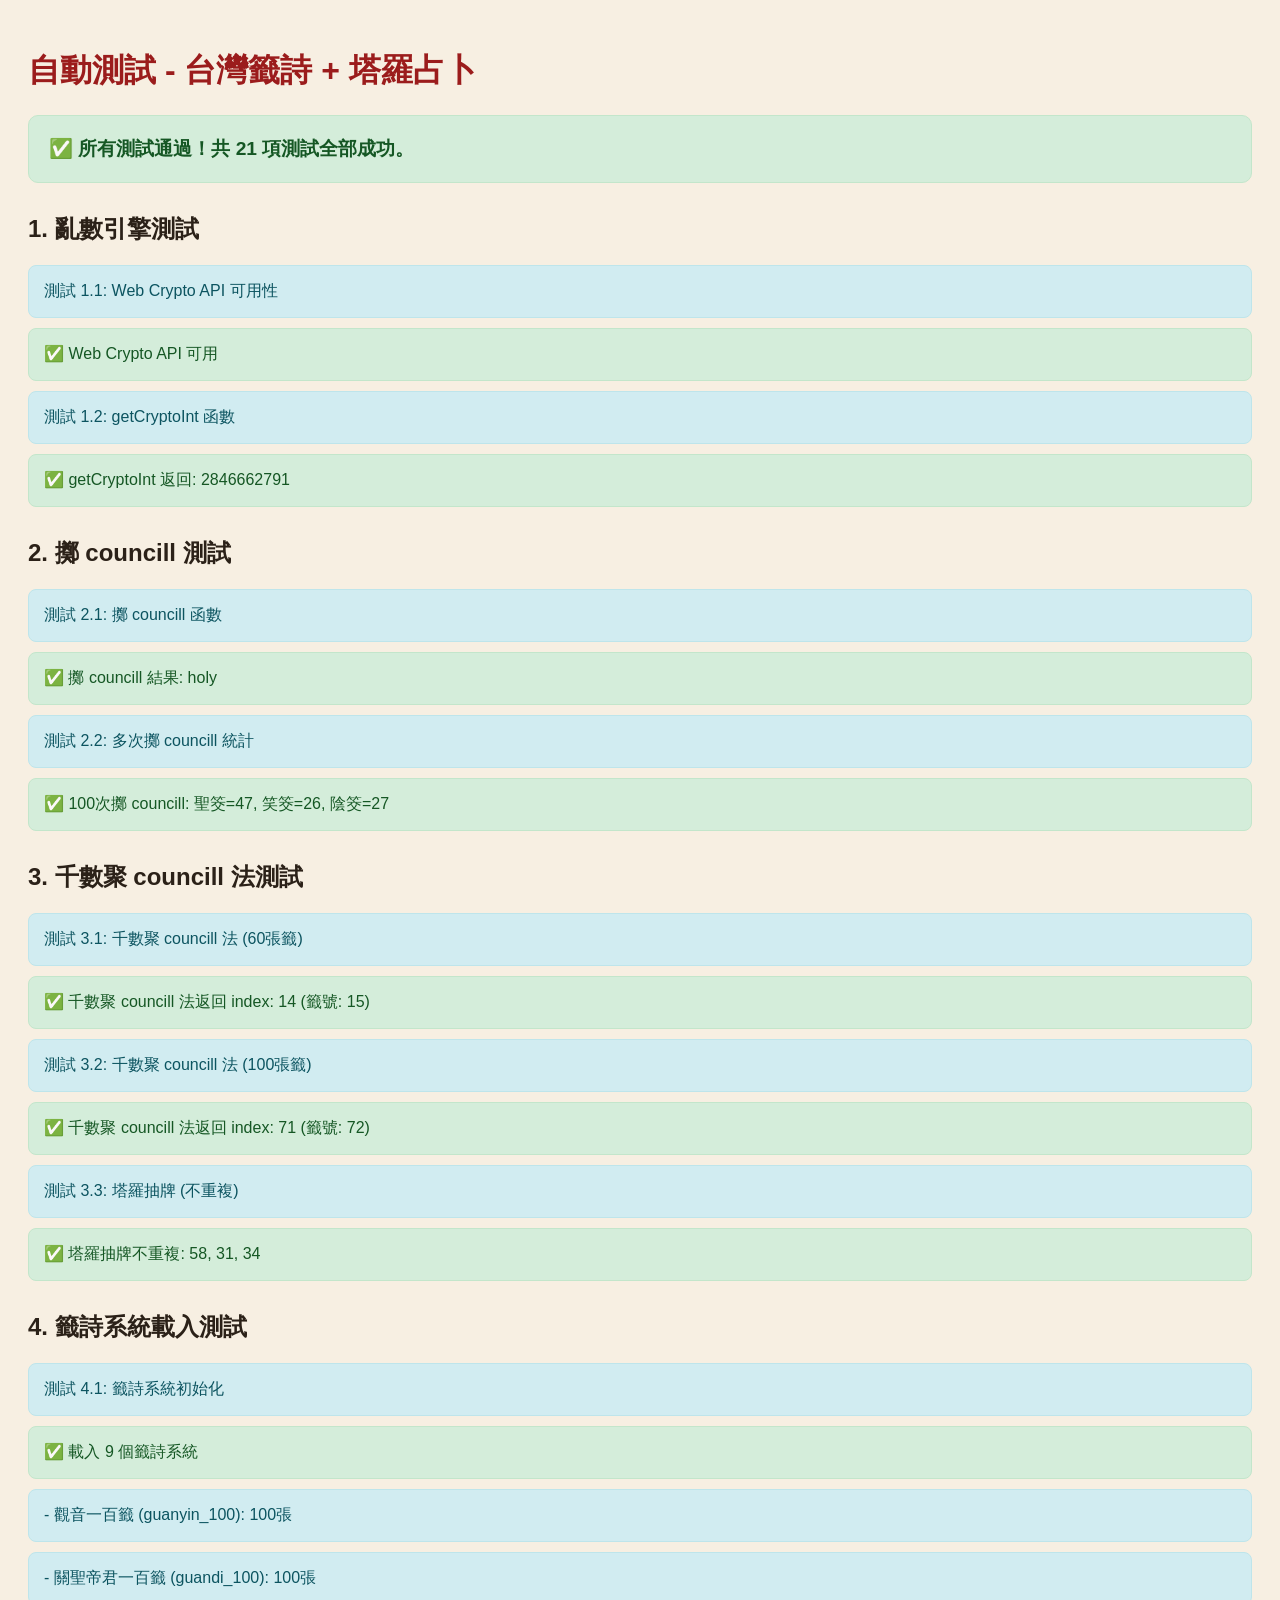
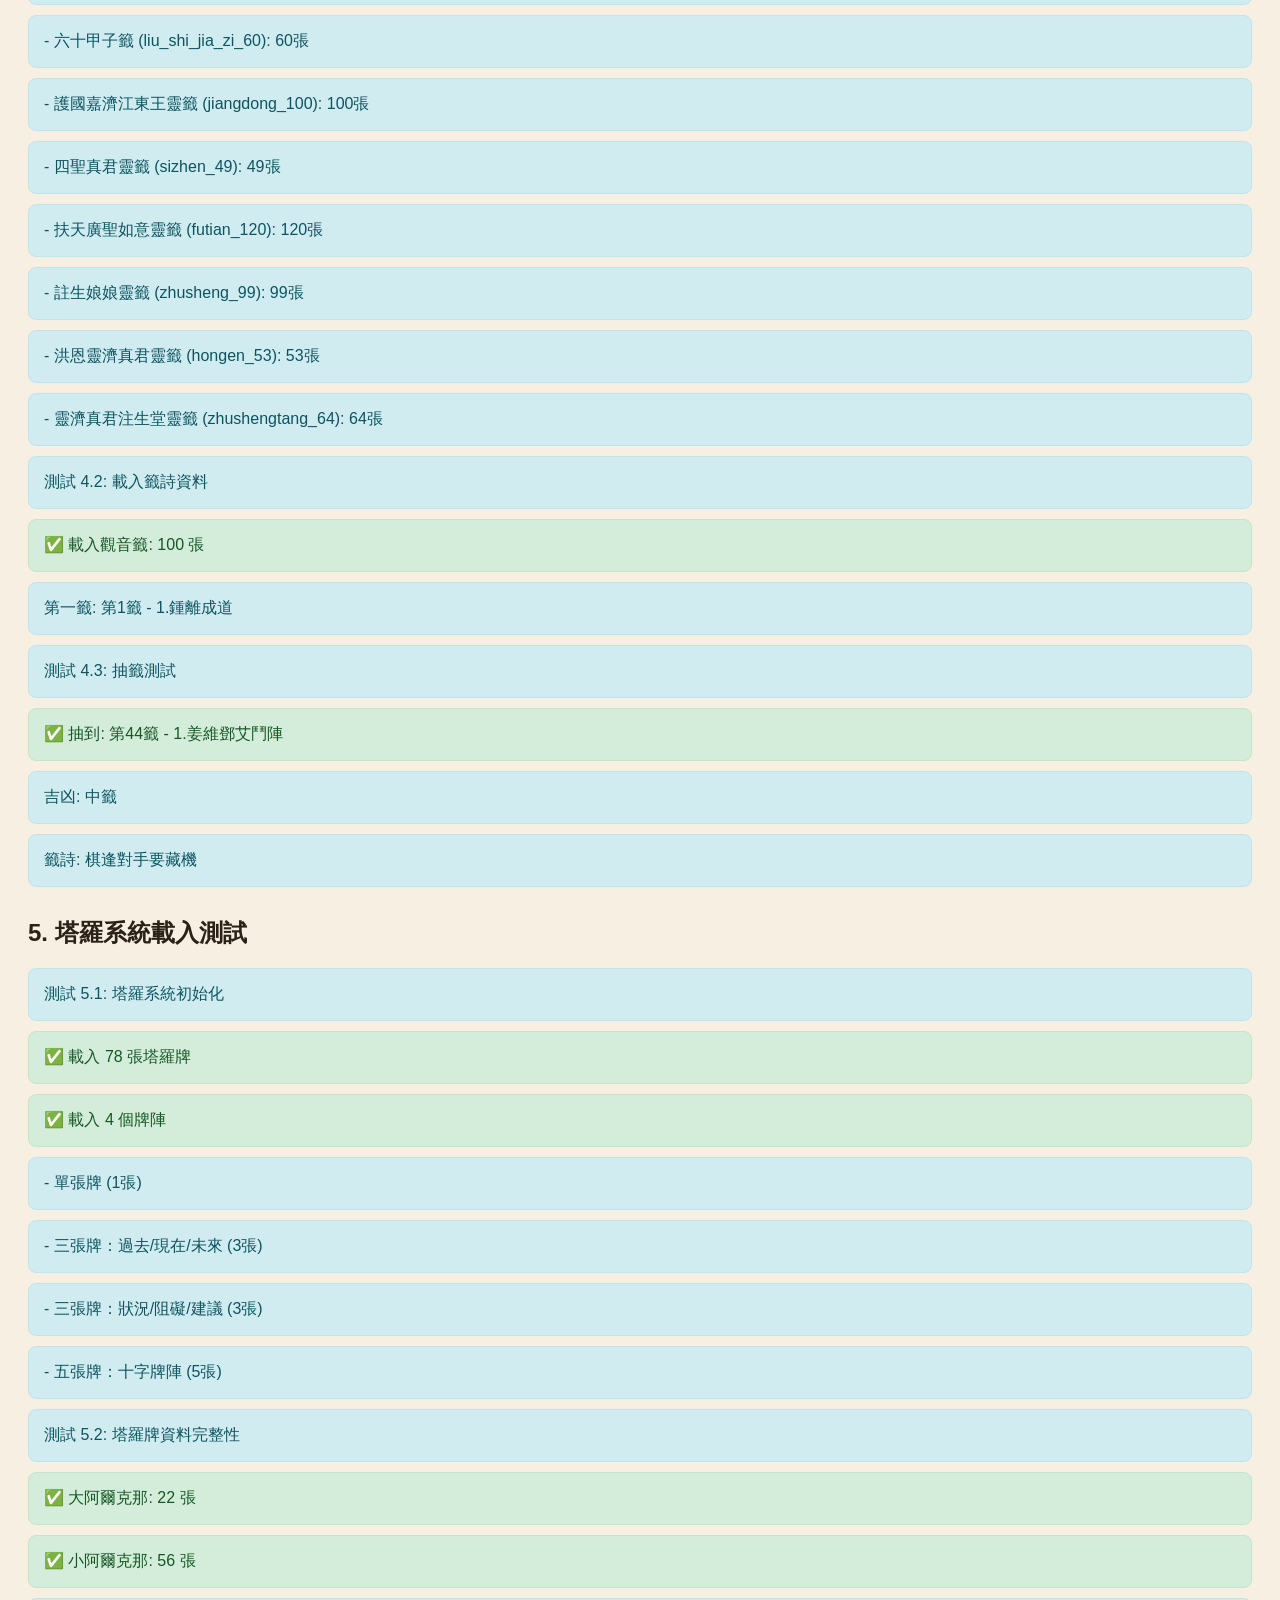
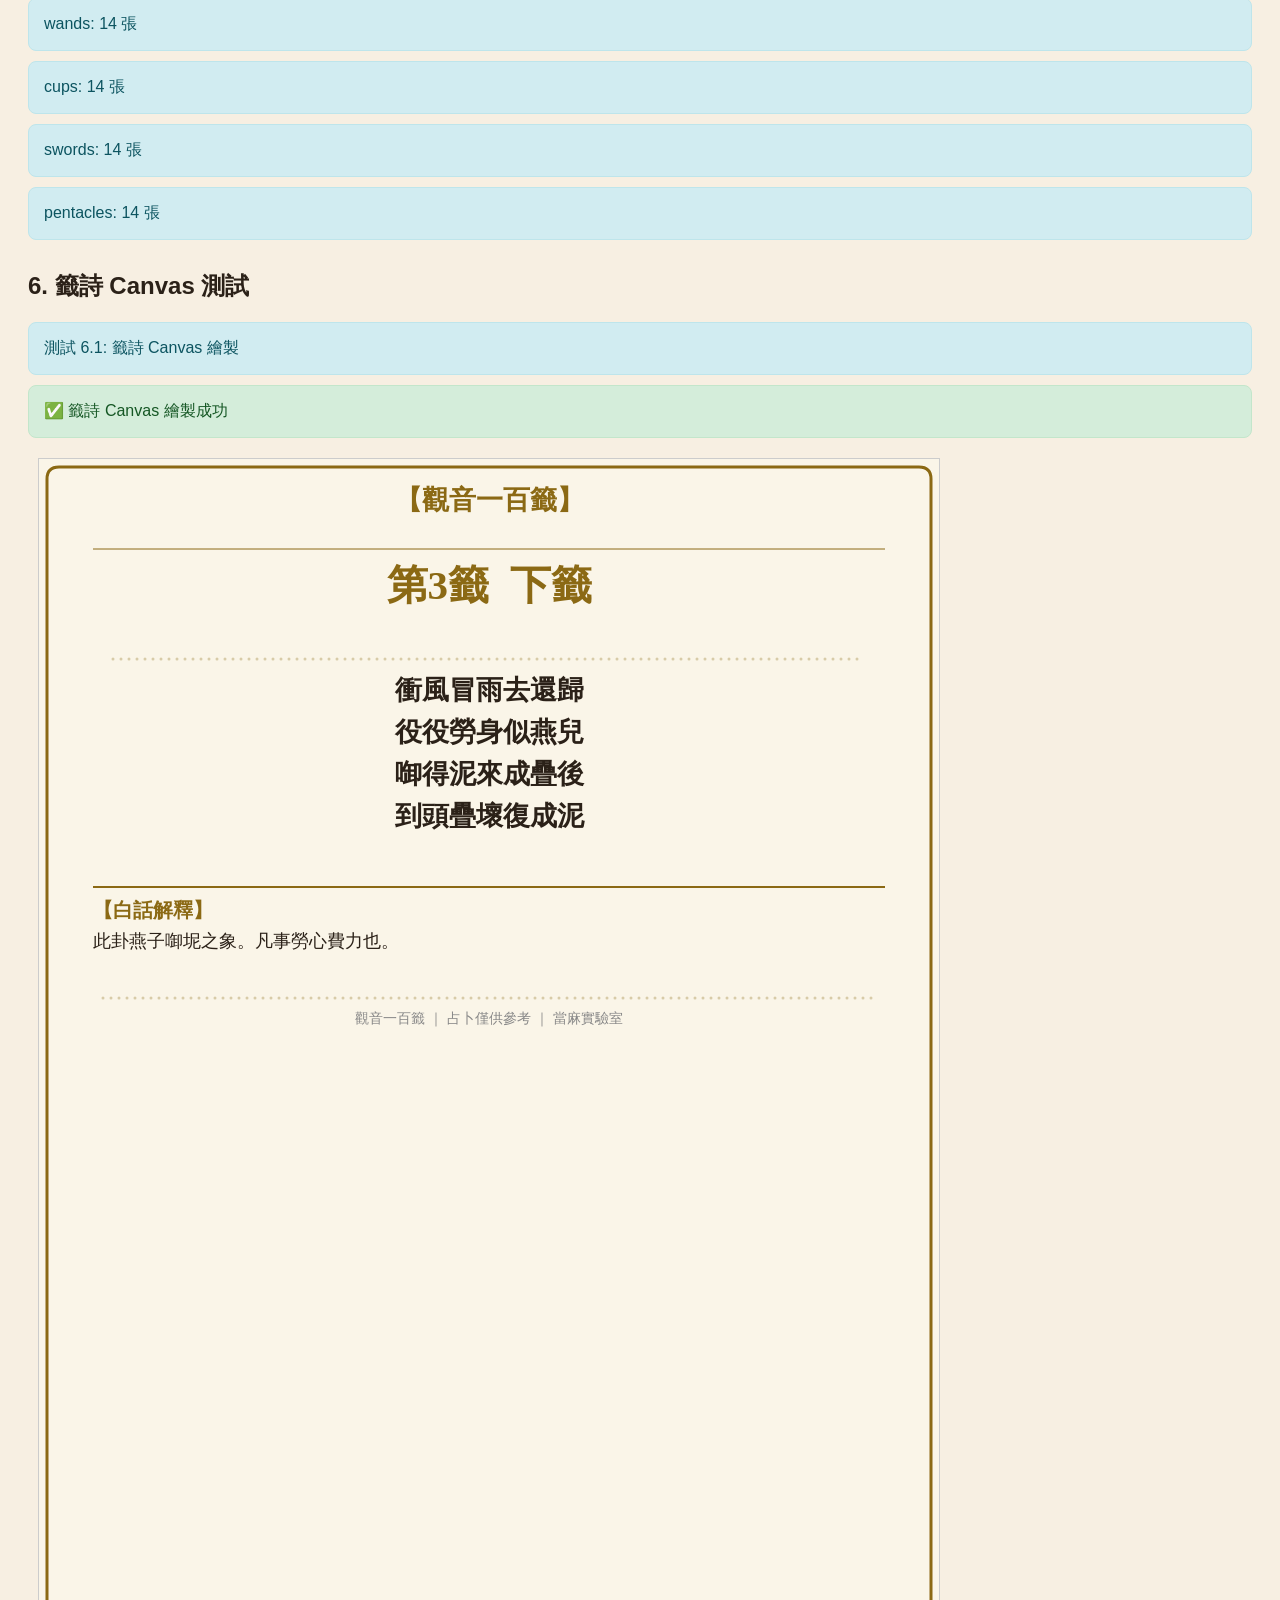
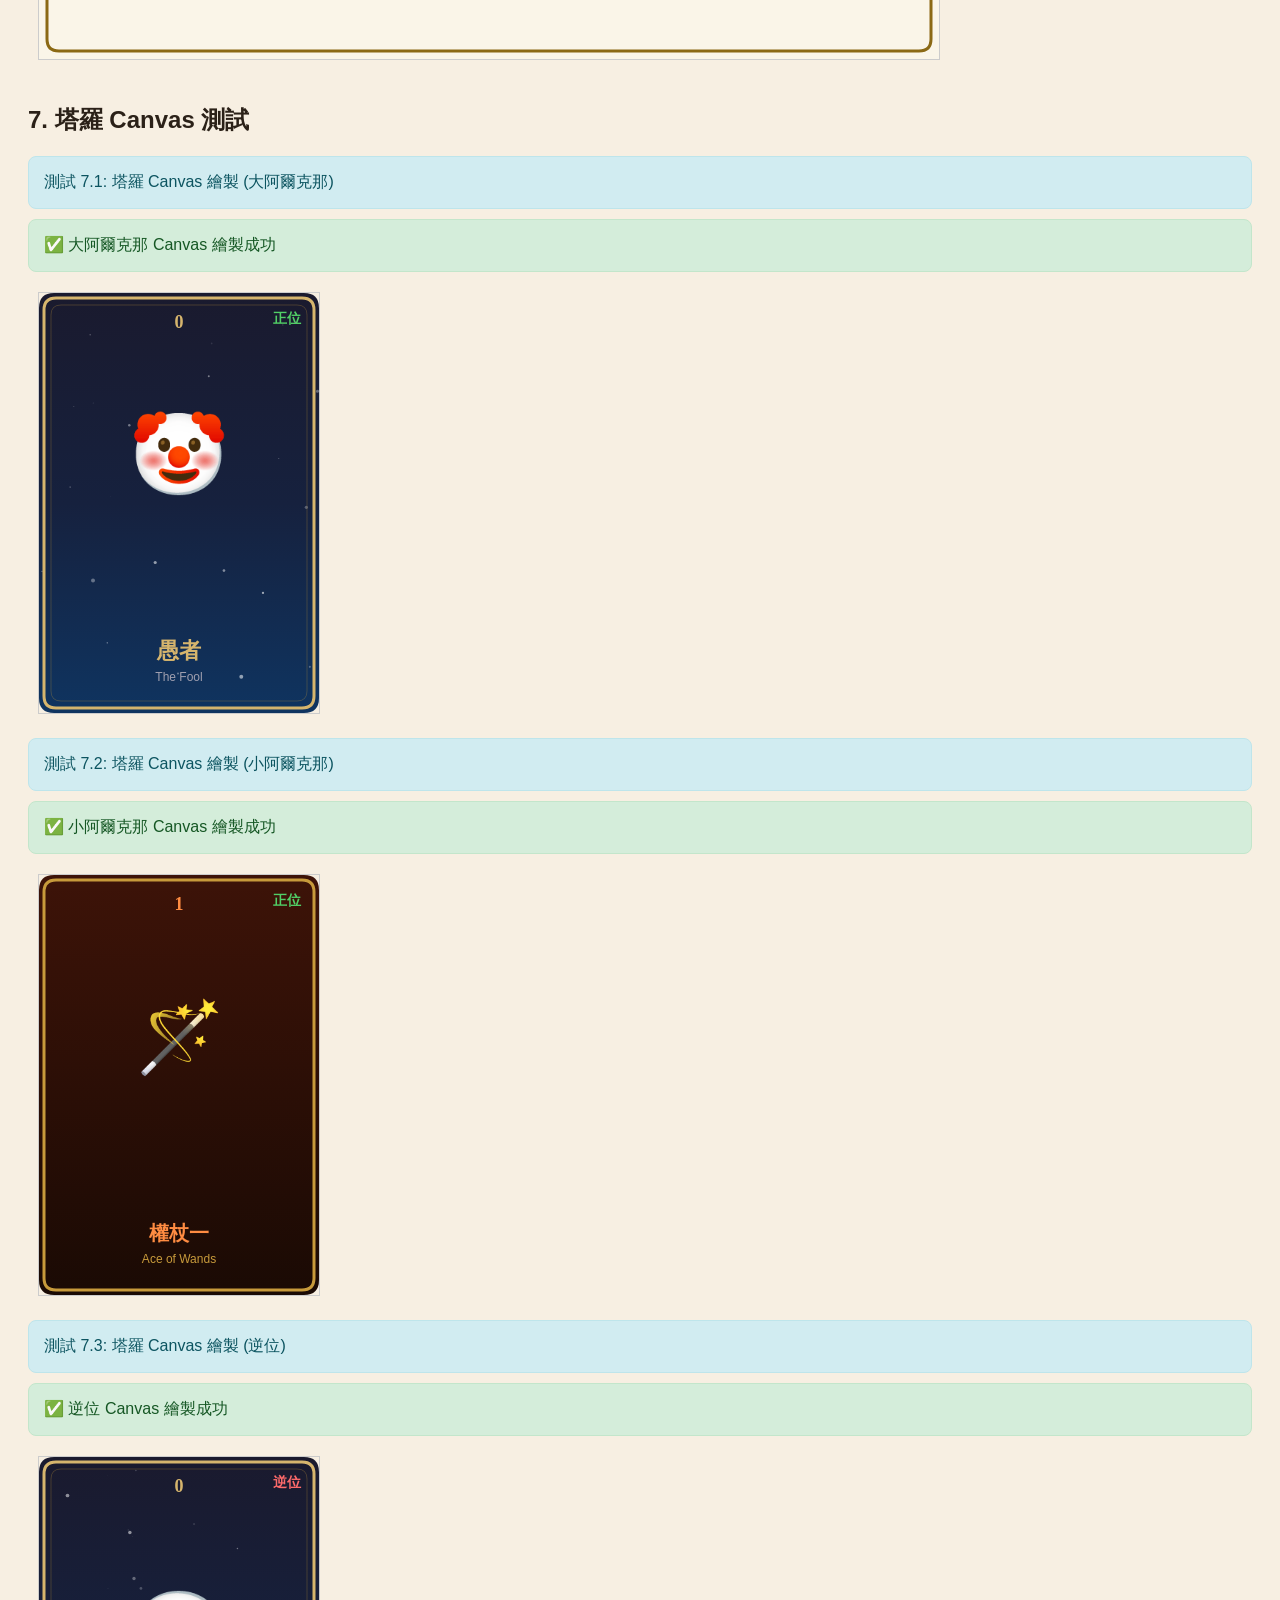
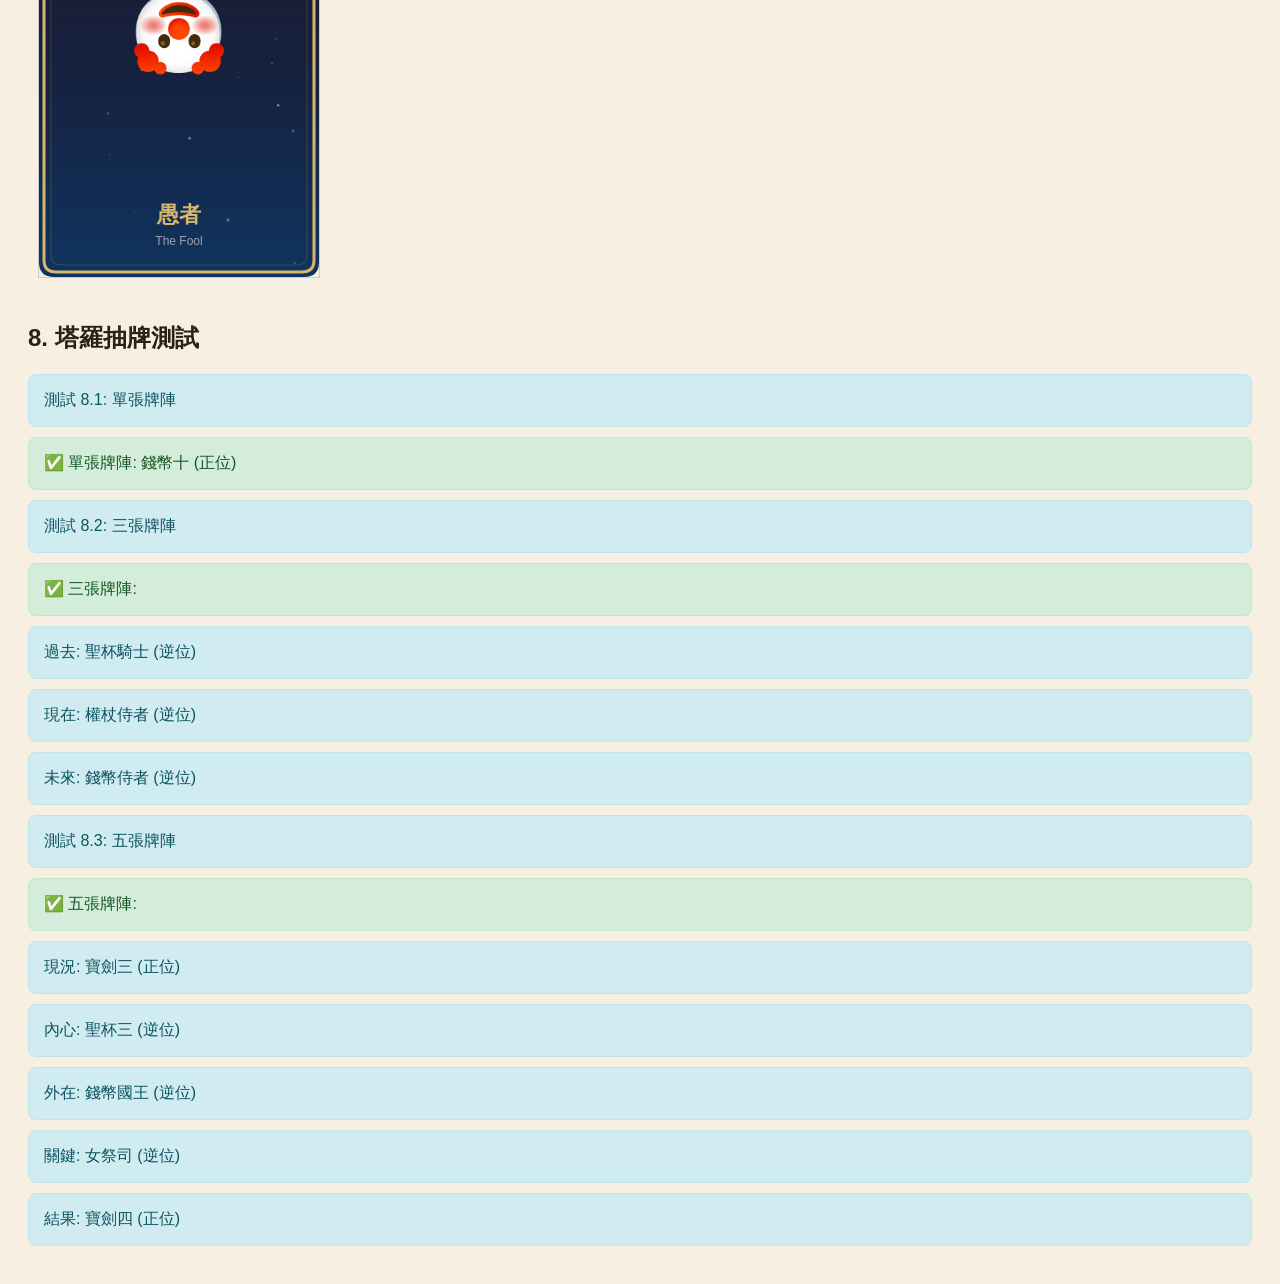
==== test.html @ a60e4579 "feat: 完整籤詩塔羅占卜系統 - 9 大籤詩系統（745 首籤詩） - Rider-Waite 78 張塔羅牌 - 三聖筊解鎖機制 - Canvas RWD 籤詩卡片 - 所有籤詩含白話解釋與行動" ====
<!DOCTYPE html>
<html lang="zh-Hant">
<head>
    <meta charset="UTF-8">
    <meta name="viewport" content="width=device-width, initial-scale=1.0">
    <title>自動測試 - 台灣籤詩 + 塔羅占卜</title>
    <style>
        body { font-family: 'Noto Sans TC', sans-serif; padding: 20px; background: #f7efe2; }
        .test-result { margin: 10px 0; padding: 15px; border-radius: 8px; }
        .pass { background: #d4edda; color: #155724; border: 1px solid #c3e6cb; }
        .fail { background: #f8d7da; color: #721c24; border: 1px solid #f5c6cb; }
        .info { background: #d1ecf1; color: #0c5460; border: 1px solid #bee5eb; }
        h1 { color: #9b1c1c; }
        h2 { color: #2b2118; margin-top: 30px; }
        canvas { border: 1px solid #ccc; margin: 10px; }
        #test-summary { font-size: 1.2em; font-weight: bold; margin: 20px 0; padding: 20px; border-radius: 10px; }
    </style>
</head>
<body>
    <h1>自動測試 - 台灣籤詩 + 塔羅占卜</h1>
    
    <div id="test-summary"></div>
    
    <h2>1. 亂數引擎測試</h2>
    <div id="test-random"></div>
    
    <h2>2. 擲 councill 測試</h2>
    <div id="test-cup"></div>
    
    <h2>3. 千數聚 councill 法測試</h2>
    <div id="test-thousand"></div>
    
    <h2>4. 籤詩系統載入測試</h2>
    <div id="test-fortune"></div>
    
    <h2>5. 塔羅系統載入測試</h2>
    <div id="test-tarot"></div>
    
    <h2>6. 籤詩 Canvas 測試</h2>
    <div id="test-fortune-canvas"></div>
    
    <h2>7. 塔羅 Canvas 測試</h2>
    <div id="test-tarot-canvas"></div>
    
    <h2>8. 塔羅抽牌測試</h2>
    <div id="test-tarot-draw"></div>

    <script src="assets/js/random-engine.js"></script>
    <script src="assets/js/state.js"></script>
    <script src="assets/js/fortune-engine.js"></script>
    <script src="assets/js/tarot-engine.js"></script>
    <script src="assets/js/fortune-canvas.js"></script>
    <script src="assets/js/tarot-canvas.js"></script>
    <script>
        let totalTests = 0;
        let passedTests = 0;
        let failedTests = 0;

        function log(elementId, message, type = 'info') {
            const div = document.getElementById(elementId);
            const result = document.createElement('div');
            result.className = `test-result ${type}`;
            result.textContent = message;
            div.appendChild(result);
            totalTests++;
            if (type === 'pass') passedTests++;
            if (type === 'fail') failedTests++;
        }

        async function runTests() {
            // Test 1: Random Engine
            log('test-random', '測試 1.1: Web Crypto API 可用性', 'info');
            try {
                const arr = new Uint32Array(1);
                crypto.getRandomValues(arr);
                log('test-random', '✅ Web Crypto API 可用', 'pass');
            } catch (e) {
                log('test-random', '❌ Web Crypto API 不可用: ' + e.message, 'fail');
            }

            log('test-random', '測試 1.2: getCryptoInt 函數', 'info');
            try {
                const num = RandomEngine.getCryptoInt();
                log('test-random', `✅ getCryptoInt 返回: ${num}`, 'pass');
            } catch (e) {
                log('test-random', '❌ getCryptoInt 失敗: ' + e.message, 'fail');
            }

            // Test 2: Cup Throwing
            log('test-cup', '測試 2.1: 擲 councill 函數', 'info');
            try {
                const result = RandomEngine.throwCup();
                if (['holy', 'laugh', 'yin'].includes(result)) {
                    log('test-cup', `✅ 擲 councill 結果: ${result}`, 'pass');
                } else {
                    log('test-cup', '❌ 擲 councill 結果無效: ' + result, 'fail');
                }
            } catch (e) {
                log('test-cup', '❌ 擲 councill 失敗: ' + e.message, 'fail');
            }

            log('test-cup', '測試 2.2: 多次擲 councill 統計', 'info');
            try {
                const results = { holy: 0, laugh: 0, yin: 0 };
                for (let i = 0; i < 100; i++) {
                    results[RandomEngine.throwCup()]++;
                }
                log('test-cup', `✅ 100次擲 councill: 聖筊=${results.holy}, 笑筊=${results.laugh}, 陰筊=${results.yin}`, 'pass');
            } catch (e) {
                log('test-cup', '❌ 多次擲 councill 失敗: ' + e.message, 'fail');
            }

            // Test 3: Thousand Mode
            log('test-thousand', '測試 3.1: 千數聚 councill 法 (60張籤)', 'info');
            try {
                const index = RandomEngine.drawByThousandMode(60);
                if (index >= 0 && index < 60) {
                    log('test-thousand', `✅ 千數聚 councill 法返回 index: ${index} (籤號: ${index + 1})`, 'pass');
                } else {
                    log('test-thousand', '❌ 千數聚 councill 法返回無效 index: ' + index, 'fail');
                }
            } catch (e) {
                log('test-thousand', '❌ 千數聚 councill 法失敗: ' + e.message, 'fail');
            }

            log('test-thousand', '測試 3.2: 千數聚 councill 法 (100張籤)', 'info');
            try {
                const index = RandomEngine.drawByThousandMode(100);
                if (index >= 0 && index < 100) {
                    log('test-thousand', `✅ 千數聚 councill 法返回 index: ${index} (籤號: ${index + 1})`, 'pass');
                } else {
                    log('test-thousand', '❌ 千數聚 councill 法返回無效 index: ' + index, 'fail');
                }
            } catch (e) {
                log('test-thousand', '❌ 千數聚 councill 法失敗: ' + e.message, 'fail');
            }

            log('test-thousand', '測試 3.3: 塔羅抽牌 (不重複)', 'info');
            try {
                const cards = RandomEngine.drawTarotCards(3, 78);
                const indices = cards.map(c => c.index);
                const uniqueIndices = [...new Set(indices)];
                if (indices.length === uniqueIndices.length) {
                    log('test-thousand', `✅ 塔羅抽牌不重複: ${indices.join(', ')}`, 'pass');
                } else {
                    log('test-thousand', '❌ 塔羅抽牌有重複: ' + indices.join(', '), 'fail');
                }
            } catch (e) {
                log('test-thousand', '❌ 塔羅抽牌失敗: ' + e.message, 'fail');
            }

            // Test 4: Fortune Systems
            log('test-fortune', '測試 4.1: 籤詩系統初始化', 'info');
            try {
                await FortuneEngine.init();
                const systems = FortuneEngine.getSystems();
                if (systems.length > 0) {
                    log('test-fortune', `✅ 載入 ${systems.length} 個籤詩系統`, 'pass');
                    systems.forEach(s => {
                        log('test-fortune', `   - ${s.name} (${s.systemId}): ${s.total}張`, 'info');
                    });
                } else {
                    log('test-fortune', '❌ 沒有載入任何籤詩系統', 'fail');
                }
            } catch (e) {
                log('test-fortune', '❌ 籤詩系統初始化失敗: ' + e.message, 'fail');
            }

            log('test-fortune', '測試 4.2: 載入籤詩資料', 'info');
            try {
                const data = await FortuneEngine.loadFortuneData('guanyin_100');
                if (data && data.items && data.items.length > 0) {
                    log('test-fortune', `✅ 載入觀音籤: ${data.items.length} 張`, 'pass');
                    log('test-fortune', `   第一籤: ${data.items[0].displayNo} - ${data.items[0].title}`, 'info');
                } else {
                    log('test-fortune', '❌ 沒有載入籤詩資料', 'fail');
                }
            } catch (e) {
                log('test-fortune', '❌ 載入籤詩資料失敗: ' + e.message, 'fail');
            }

            log('test-fortune', '測試 4.3: 抽籤測試', 'info');
            try {
                const fortune = await FortuneEngine.drawFortune('guanyin_100');
                if (fortune && fortune.no && fortune.poem) {
                    log('test-fortune', `✅ 抽到: ${fortune.displayNo} - ${fortune.title}`, 'pass');
                    log('test-fortune', `   吉凶: ${fortune.level}`, 'info');
                    log('test-fortune', `   籤詩: ${fortune.poem[0]}`, 'info');
                } else {
                    log('test-fortune', '❌ 抽籤結果無效', 'fail');
                }
            } catch (e) {
                log('test-fortune', '❌ 抽籤失敗: ' + e.message, 'fail');
            }

            // Test 5: Tarot Systems
            log('test-tarot', '測試 5.1: 塔羅系統初始化', 'info');
            try {
                await TarotEngine.init();
                const cards = TarotEngine.cards;
                const spreads = TarotEngine.getSpreads();
                if (cards && cards.length === 78) {
                    log('test-tarot', `✅ 載入 ${cards.length} 張塔羅牌`, 'pass');
                } else {
                    log('test-tarot', `❌ 塔羅牌數量不正確: ${cards ? cards.length : 0}`, 'fail');
                }
                if (spreads && spreads.length > 0) {
                    log('test-tarot', `✅ 載入 ${spreads.length} 個牌陣`, 'pass');
                    spreads.forEach(s => {
                        log('test-tarot', `   - ${s.name} (${s.positions.length}張)`, 'info');
                    });
                } else {
                    log('test-tarot', '❌ 沒有載入任何牌陣', 'fail');
                }
            } catch (e) {
                log('test-tarot', '❌ 塔羅系統初始化失敗: ' + e.message, 'fail');
            }

            log('test-tarot', '測試 5.2: 塔羅牌資料完整性', 'info');
            try {
                const majorCount = TarotEngine.cards.filter(c => c.arcana === 'major').length;
                const minorCount = TarotEngine.cards.filter(c => c.arcana === 'minor').length;
                log('test-tarot', `✅ 大阿爾克那: ${majorCount} 張`, 'pass');
                log('test-tarot', `✅ 小阿爾克那: ${minorCount} 張`, 'pass');
                
                const suits = ['wands', 'cups', 'swords', 'pentacles'];
                suits.forEach(suit => {
                    const count = TarotEngine.cards.filter(c => c.suit === suit).length;
                    log('test-tarot', `   ${suit}: ${count} 張`, 'info');
                });
            } catch (e) {
                log('test-tarot', '❌ 塔羅牌資料完整性檢查失敗: ' + e.message, 'fail');
            }

            // Test 6: Fortune Canvas
            log('test-fortune-canvas', '測試 6.1: 籤詩 Canvas 繪製', 'info');
            try {
                const canvas = document.createElement('canvas');
                canvas.width = 900;
                canvas.height = 1200;
                const fortune = await FortuneEngine.drawFortune('guanyin_100');
                const system = FortuneEngine.getSystemInfo('guanyin_100');
                FortuneCanvas.draw(canvas, fortune, system, 'gold_lotus_ink');
                log('test-fortune-canvas', '✅ 籤詩 Canvas 繪製成功', 'pass');
                document.getElementById('test-fortune-canvas').appendChild(canvas);
            } catch (e) {
                log('test-fortune-canvas', '❌ 籤詩 Canvas 繪製失敗: ' + e.message, 'fail');
            }

            // Test 7: Tarot Canvas
            log('test-tarot-canvas', '測試 7.1: 塔羅 Canvas 繪製 (大阿爾克那)', 'info');
            try {
                const canvas = document.createElement('canvas');
                canvas.width = 280;
                canvas.height = 420;
                const fool = TarotEngine.cards.find(c => c.id === 'major_00_fool');
                TarotCanvas.draw(canvas, fool, false);
                log('test-tarot-canvas', '✅ 大阿爾克那 Canvas 繪製成功', 'pass');
                document.getElementById('test-tarot-canvas').appendChild(canvas);
            } catch (e) {
                log('test-tarot-canvas', '❌ 大阿爾克那 Canvas 繪製失敗: ' + e.message, 'fail');
            }

            log('test-tarot-canvas', '測試 7.2: 塔羅 Canvas 繪製 (小阿爾克那)', 'info');
            try {
                const canvas = document.createElement('canvas');
                canvas.width = 280;
                canvas.height = 420;
                const aceWands = TarotEngine.cards.find(c => c.id === 'wands_01');
                TarotCanvas.draw(canvas, aceWands, false);
                log('test-tarot-canvas', '✅ 小阿爾克那 Canvas 繪製成功', 'pass');
                document.getElementById('test-tarot-canvas').appendChild(canvas);
            } catch (e) {
                log('test-tarot-canvas', '❌ 小阿爾克那 Canvas 繪製失敗: ' + e.message, 'fail');
            }

            log('test-tarot-canvas', '測試 7.3: 塔羅 Canvas 繪製 (逆位)', 'info');
            try {
                const canvas = document.createElement('canvas');
                canvas.width = 280;
                canvas.height = 420;
                const fool = TarotEngine.cards.find(c => c.id === 'major_00_fool');
                TarotCanvas.draw(canvas, fool, true);
                log('test-tarot-canvas', '✅ 逆位 Canvas 繪製成功', 'pass');
                document.getElementById('test-tarot-canvas').appendChild(canvas);
            } catch (e) {
                log('test-tarot-canvas', '❌ 逆位 Canvas 繪製失敗: ' + e.message, 'fail');
            }

            // Test 8: Tarot Drawing
            log('test-tarot-draw', '測試 8.1: 單張牌陣', 'info');
            try {
                const results = await TarotEngine.drawCards('single');
                if (results && results.length === 1) {
                    log('test-tarot-draw', `✅ 單張牌陣: ${results[0].card.nameZh} (${results[0].isReversed ? '逆位' : '正位'})`, 'pass');
                } else {
                    log('test-tarot-draw', '❌ 單張牌陣結果無效', 'fail');
                }
            } catch (e) {
                log('test-tarot-draw', '❌ 單張牌陣失敗: ' + e.message, 'fail');
            }

            log('test-tarot-draw', '測試 8.2: 三張牌陣', 'info');
            try {
                const results = await TarotEngine.drawCards('three_past_present_future');
                if (results && results.length === 3) {
                    log('test-tarot-draw', `✅ 三張牌陣:`, 'pass');
                    results.forEach((r, i) => {
                        log('test-tarot-draw', `   ${r.position.name}: ${r.card.nameZh} (${r.isReversed ? '逆位' : '正位'})`, 'info');
                    });
                } else {
                    log('test-tarot-draw', '❌ 三張牌陣結果無效', 'fail');
                }
            } catch (e) {
                log('test-tarot-draw', '❌ 三張牌陣失敗: ' + e.message, 'fail');
            }

            log('test-tarot-draw', '測試 8.3: 五張牌陣', 'info');
            try {
                const results = await TarotEngine.drawCards('five_cross');
                if (results && results.length === 5) {
                    log('test-tarot-draw', `✅ 五張牌陣:`, 'pass');
                    results.forEach((r, i) => {
                        log('test-tarot-draw', `   ${r.position.name}: ${r.card.nameZh} (${r.isReversed ? '逆位' : '正位'})`, 'info');
                    });
                } else {
                    log('test-tarot-draw', '❌ 五張牌陣結果無效', 'fail');
                }
            } catch (e) {
                log('test-tarot-draw', '❌ 五張牌陣失敗: ' + e.message, 'fail');
            }

            // Summary
            const summary = document.getElementById('test-summary');
            if (failedTests === 0) {
                summary.className = 'test-result pass';
                summary.textContent = `✅ 所有測試通過！共 ${passedTests} 項測試全部成功。`;
            } else {
                summary.className = 'test-result fail';
                summary.textContent = `❌ 測試完成: ${passedTests} 通過, ${failedTests} 失敗, 共 ${totalTests} 項測試`;
            }
        }

        // 執行測試
        runTests();
    </script>
</body>
</html>
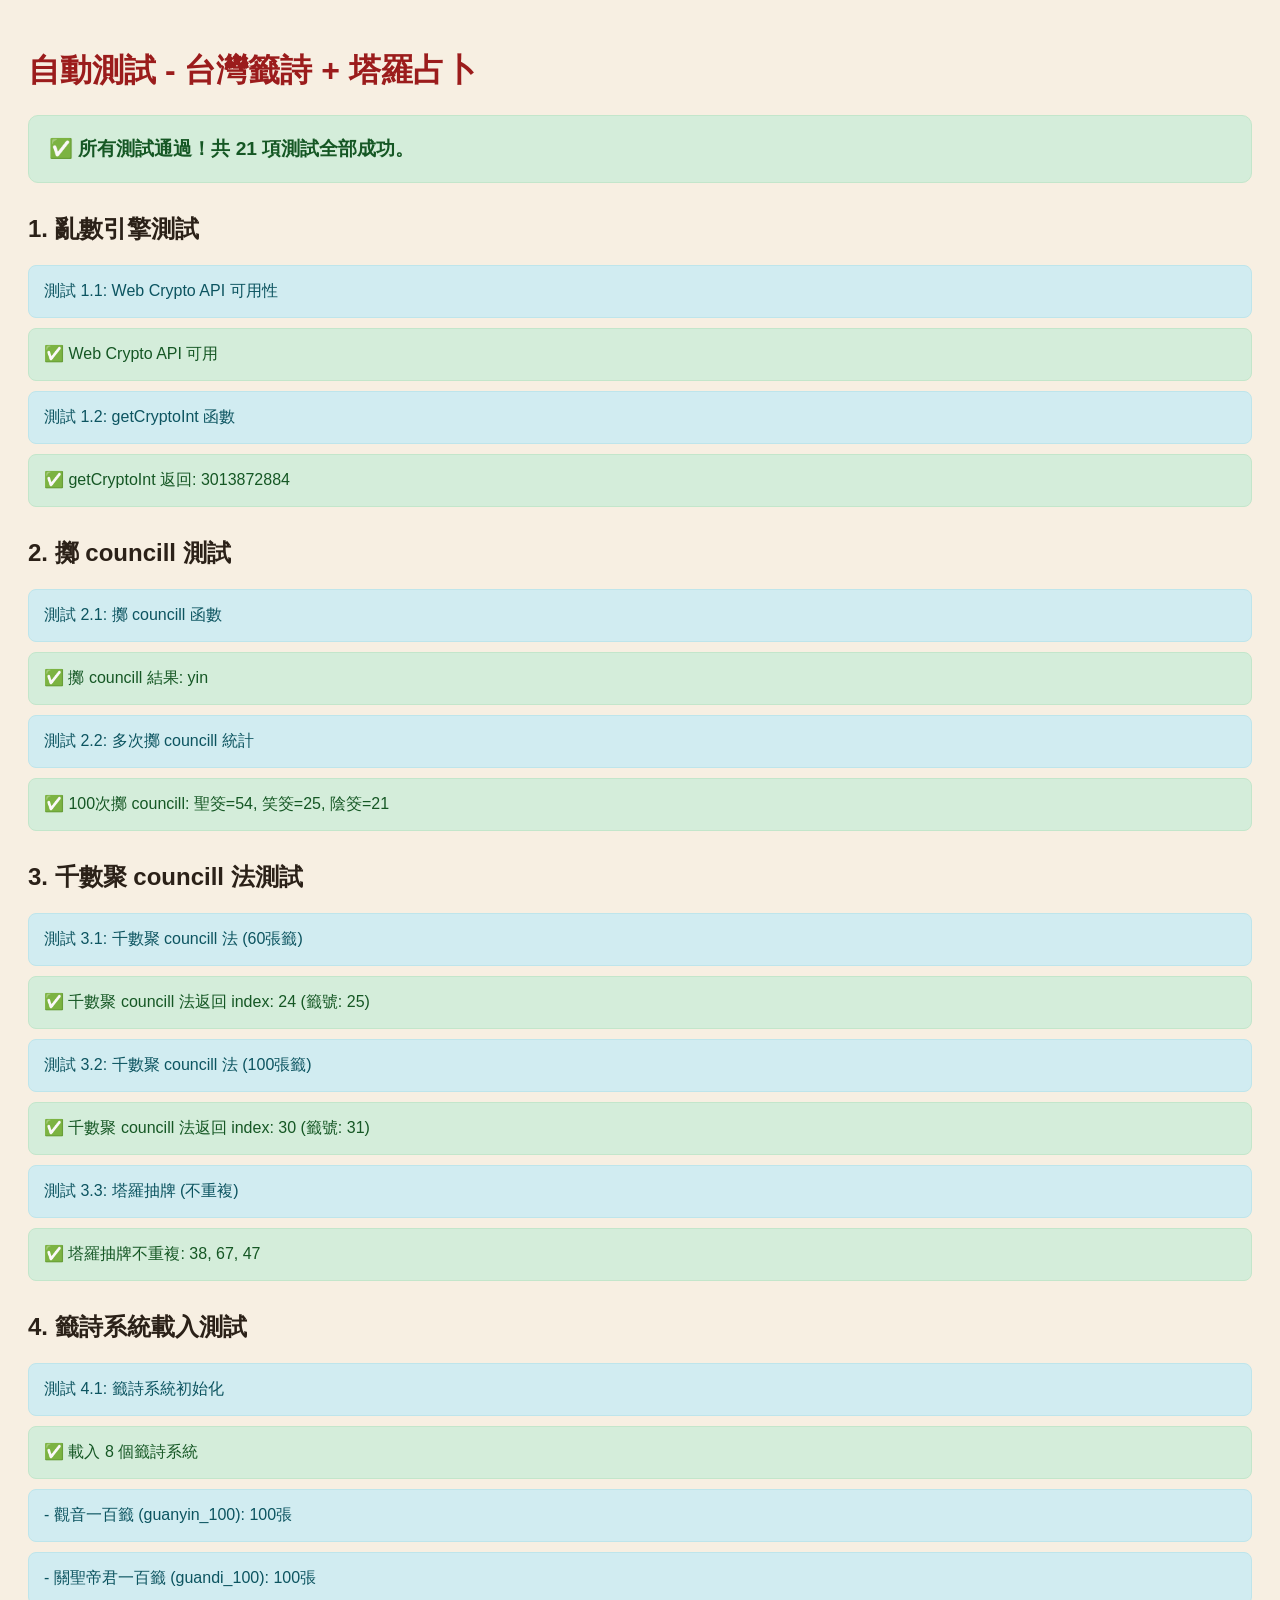
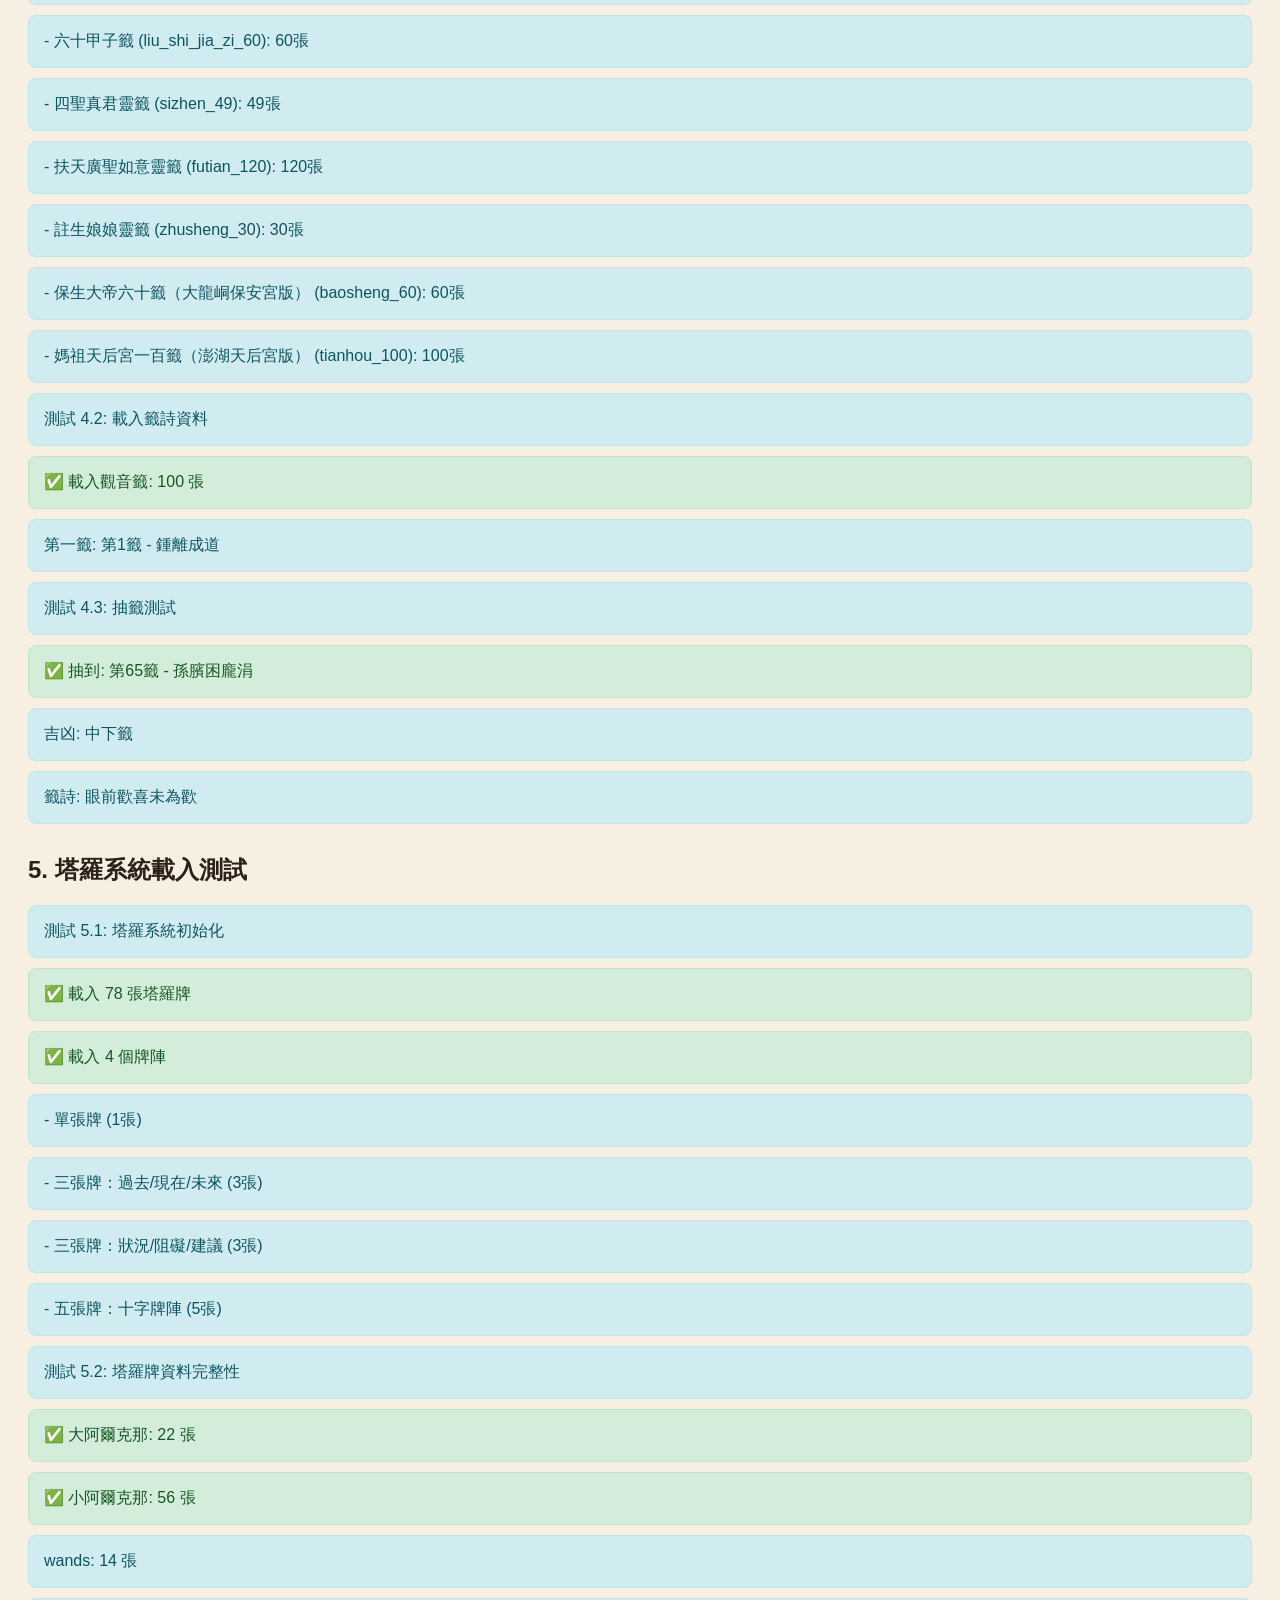
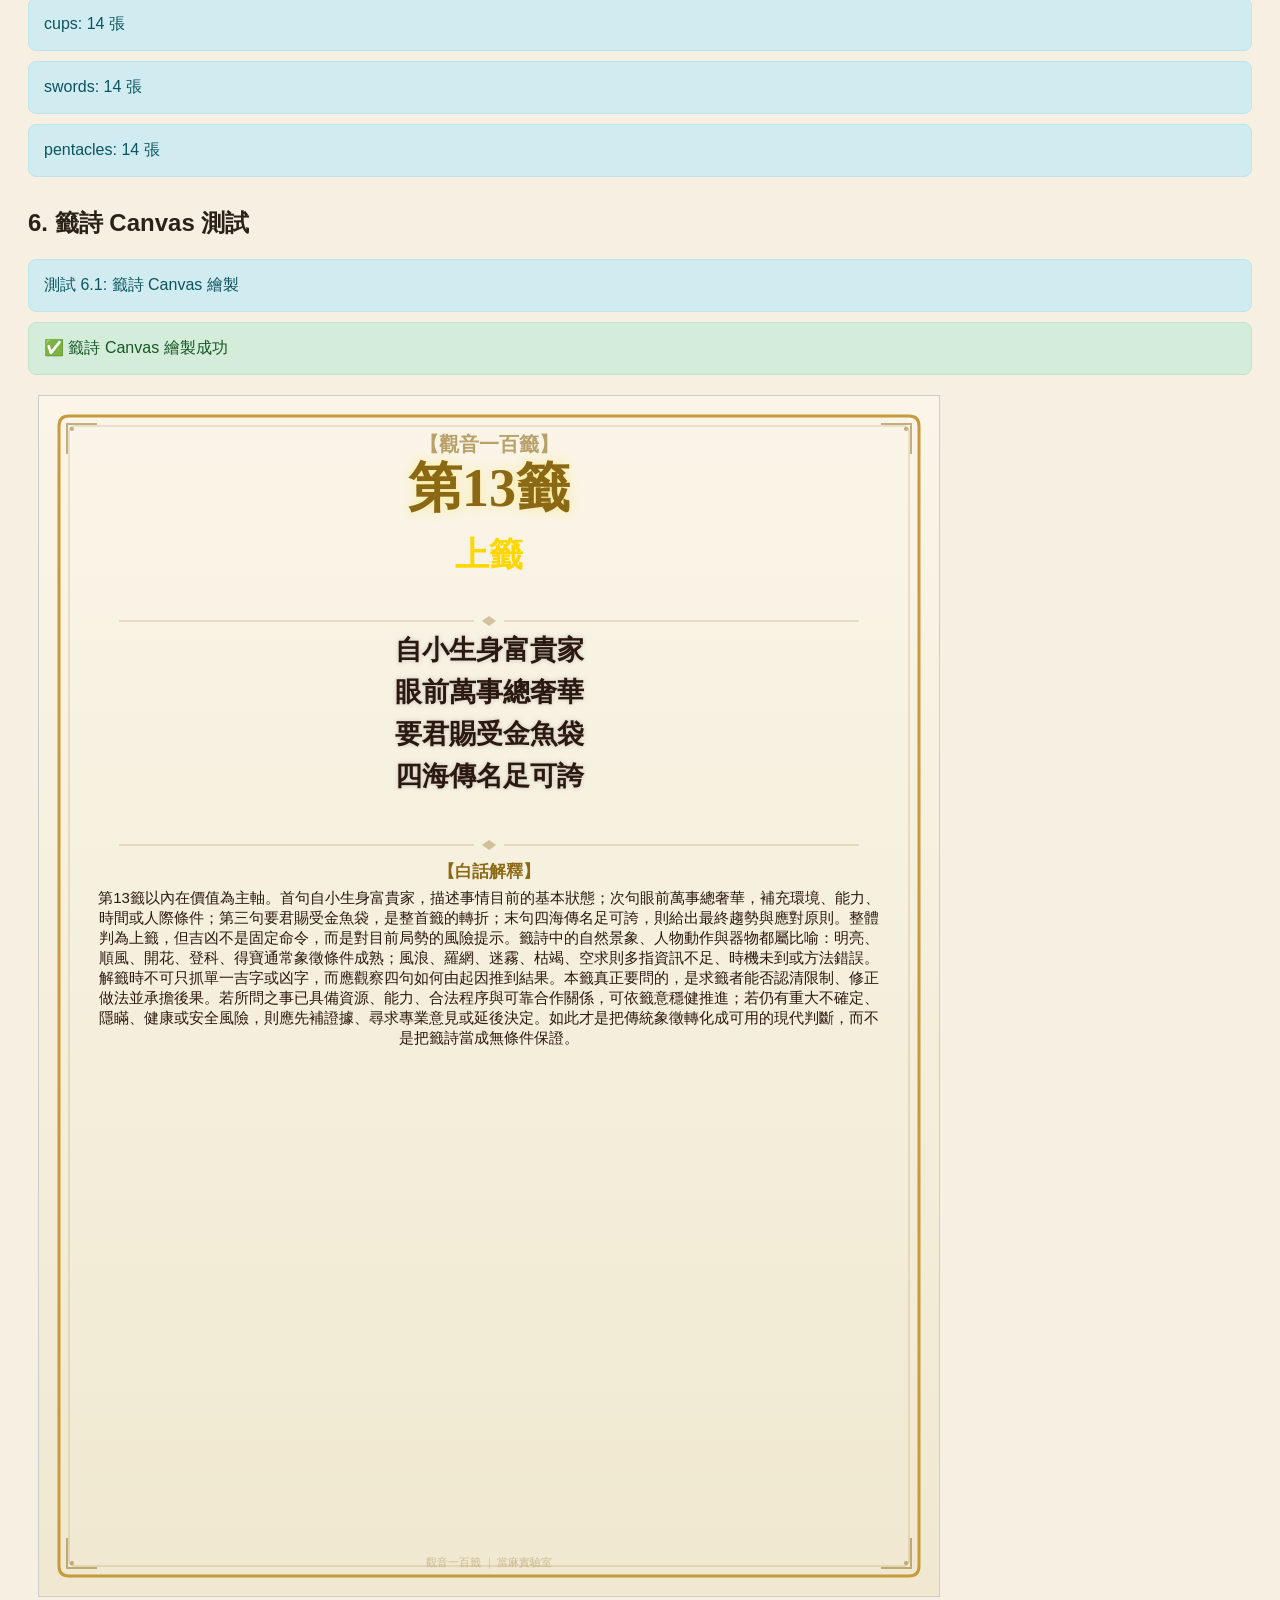
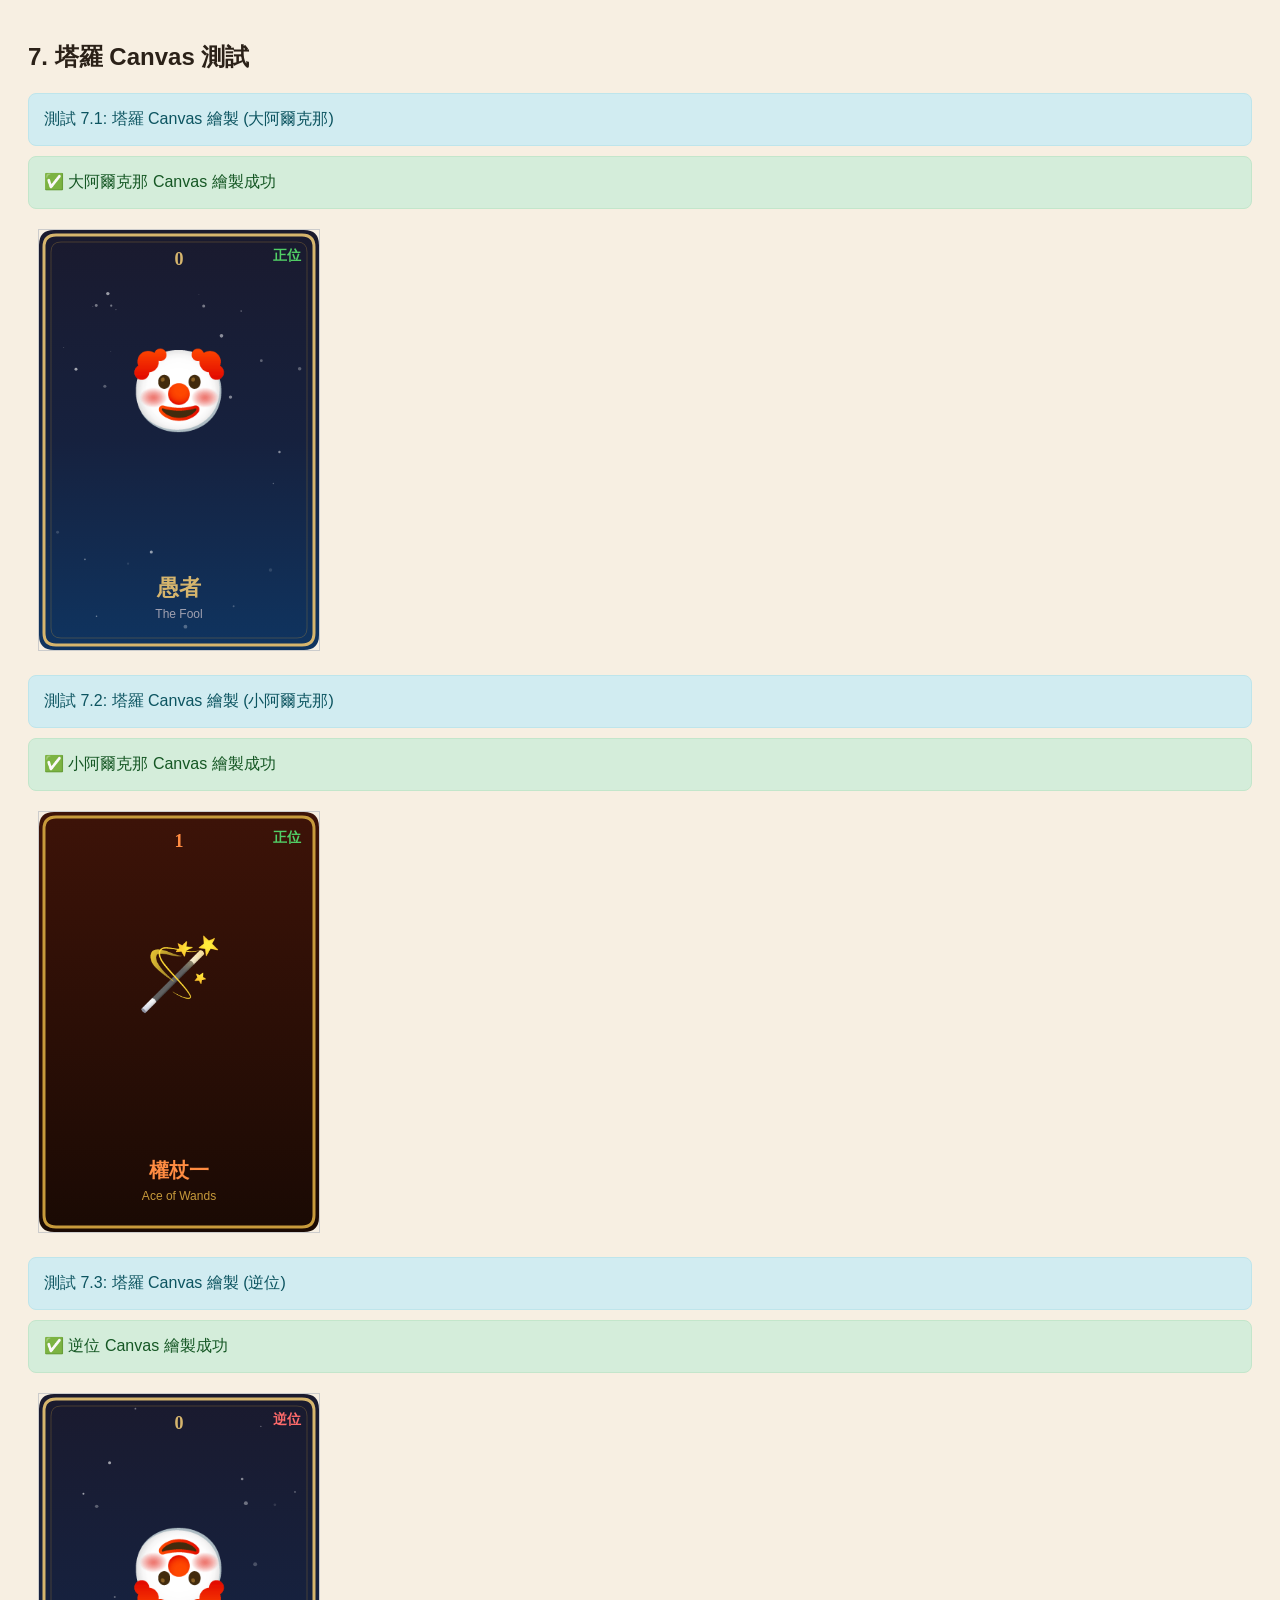
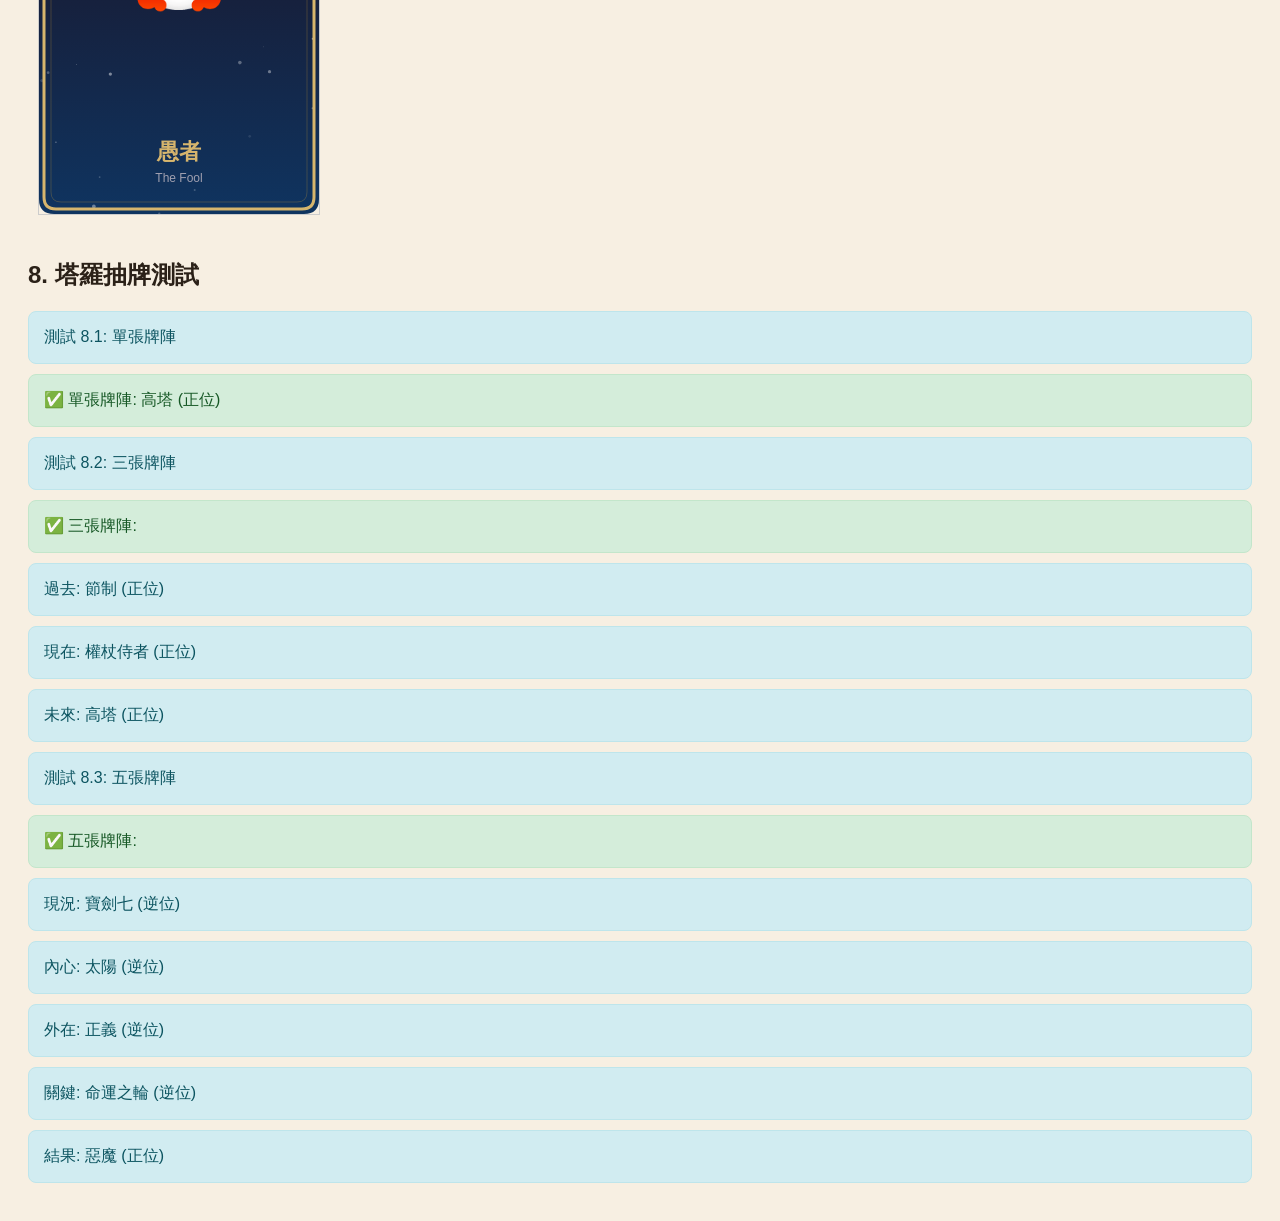
==== commit 473f3f2f: "feat: rebuild fortune systems and semantic readings" ====
--- a/test.html
+++ b/test.html
@@ -47,6 +47,16 @@
 
     <script src="assets/js/random-engine.js"></script>
     <script src="assets/js/state.js"></script>
+    <script src="assets/js/fortune-catalog.js"></script>
+    <script src="assets/js/safety-warnings.js"></script>
+    <script src="assets/js/guanyin-100-data.js"></script>
+    <script src="assets/js/guandi-100-data.js"></script>
+    <script src="assets/js/liushi-60-data.js"></script>
+    <script src="assets/js/sizhen-49-data.js"></script>
+    <script src="assets/js/futian-120-data.js"></script>
+    <script src="assets/js/zhusheng-30-data.js"></script>
+    <script src="assets/js/baosheng-60-data.js"></script>
+    <script src="assets/js/tianhou-100-data.js"></script>
     <script src="assets/js/fortune-engine.js"></script>
     <script src="assets/js/tarot-engine.js"></script>
     <script src="assets/js/fortune-canvas.js"></script>
@@ -154,7 +164,7 @@
             try {
                 await FortuneEngine.init();
                 const systems = FortuneEngine.getSystems();
-                if (systems.length > 0) {
+                if (systems.length === 8 && systems.reduce((sum, item) => sum + item.total, 0) === 619) {
                     log('test-fortune', `✅ 載入 ${systems.length} 個籤詩系統`, 'pass');
                     systems.forEach(s => {
                         log('test-fortune', `   - ${s.name} (${s.systemId}): ${s.total}張`, 'info');
